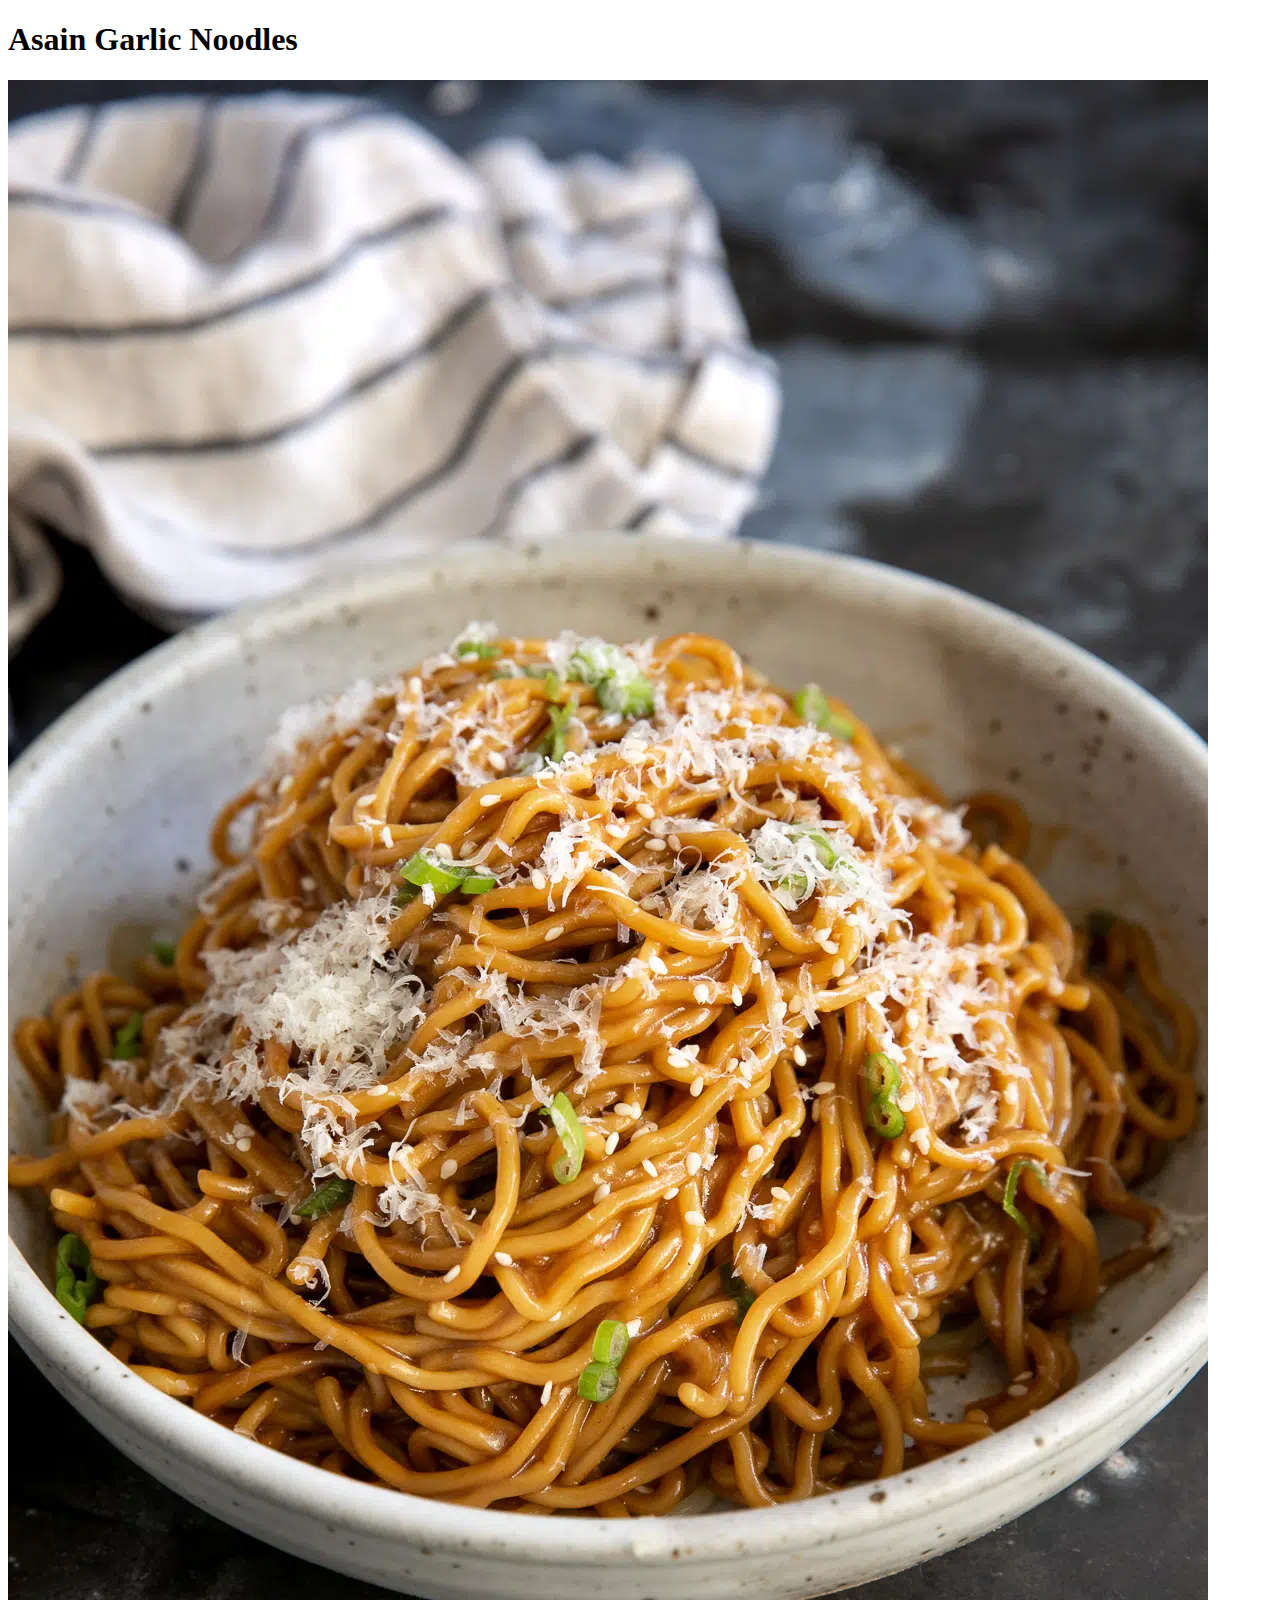
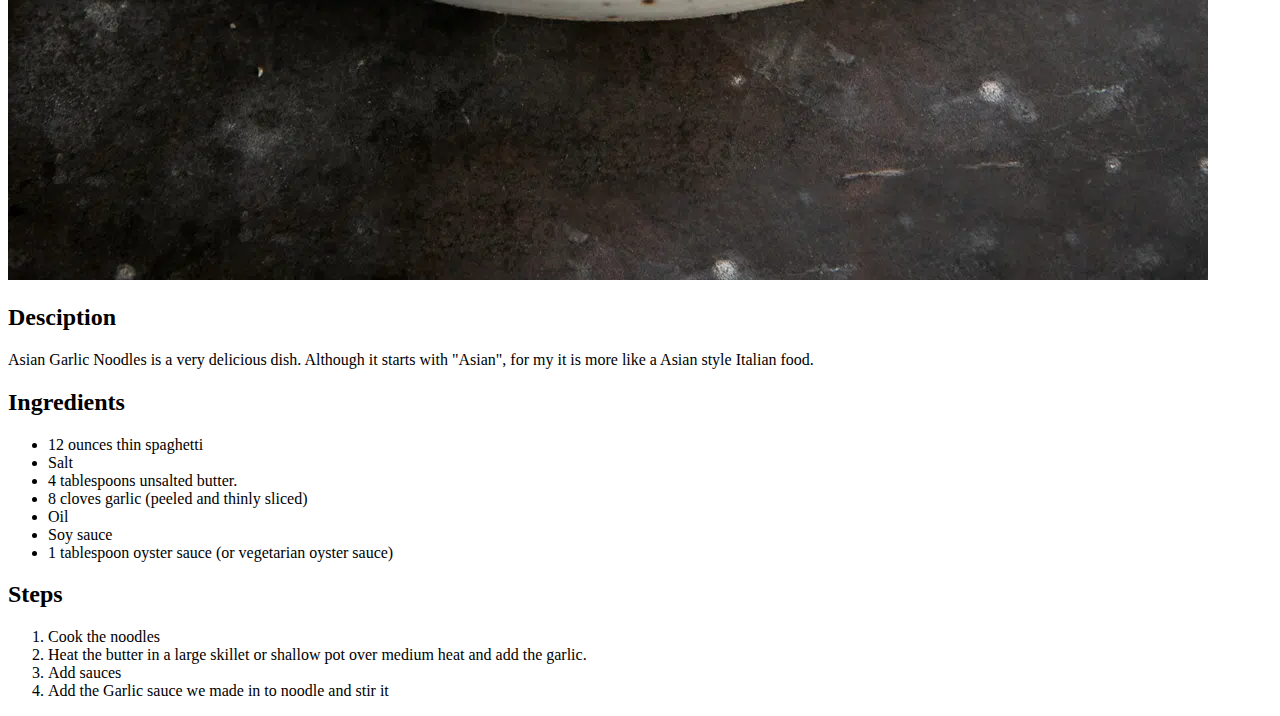
==== recipes/AsianGarlicNoodles.html @ 4c48f6b6 "Finished!" ====
<!DOCTYPE html>
<html lang="en">
    <head>
        <meta charset="UTF-8">
        <title></title>
    </head>

    <body>
        <h1>Asain Garlic Noodles</h1>
        <img src="recipes Garlic-Noodles.webp">
        <h2>Desciption</h2>
        <p>Asian Garlic Noodles is a very delicious dish. Although it starts with "Asian", for my it is more like a Asian style Italian food.</p>
        <h2>Ingredients</h2>
        <ul style="list-style-type: disc;">
            <li>12 ounces thin spaghetti</li>
            <li>Salt</li>
            <li>4 tablespoons unsalted butter.</li>
            <li>8 cloves garlic (peeled and thinly sliced)</li>
            <li>Oil</li>
            <li>Soy sauce</li>
            <li>1 tablespoon oyster sauce (or vegetarian oyster sauce)</li>
            
        </ul>
        <h2>Steps</h2>
        <ol>
            <li>Cook the noodles</li>
            <li>Heat the butter in a large skillet or shallow pot over medium heat and add the garlic.</li>
            <li>Add sauces</li>
            <li>Add the Garlic sauce we made in to noodle and stir it</li>
        </ol>
    </body>
</html>
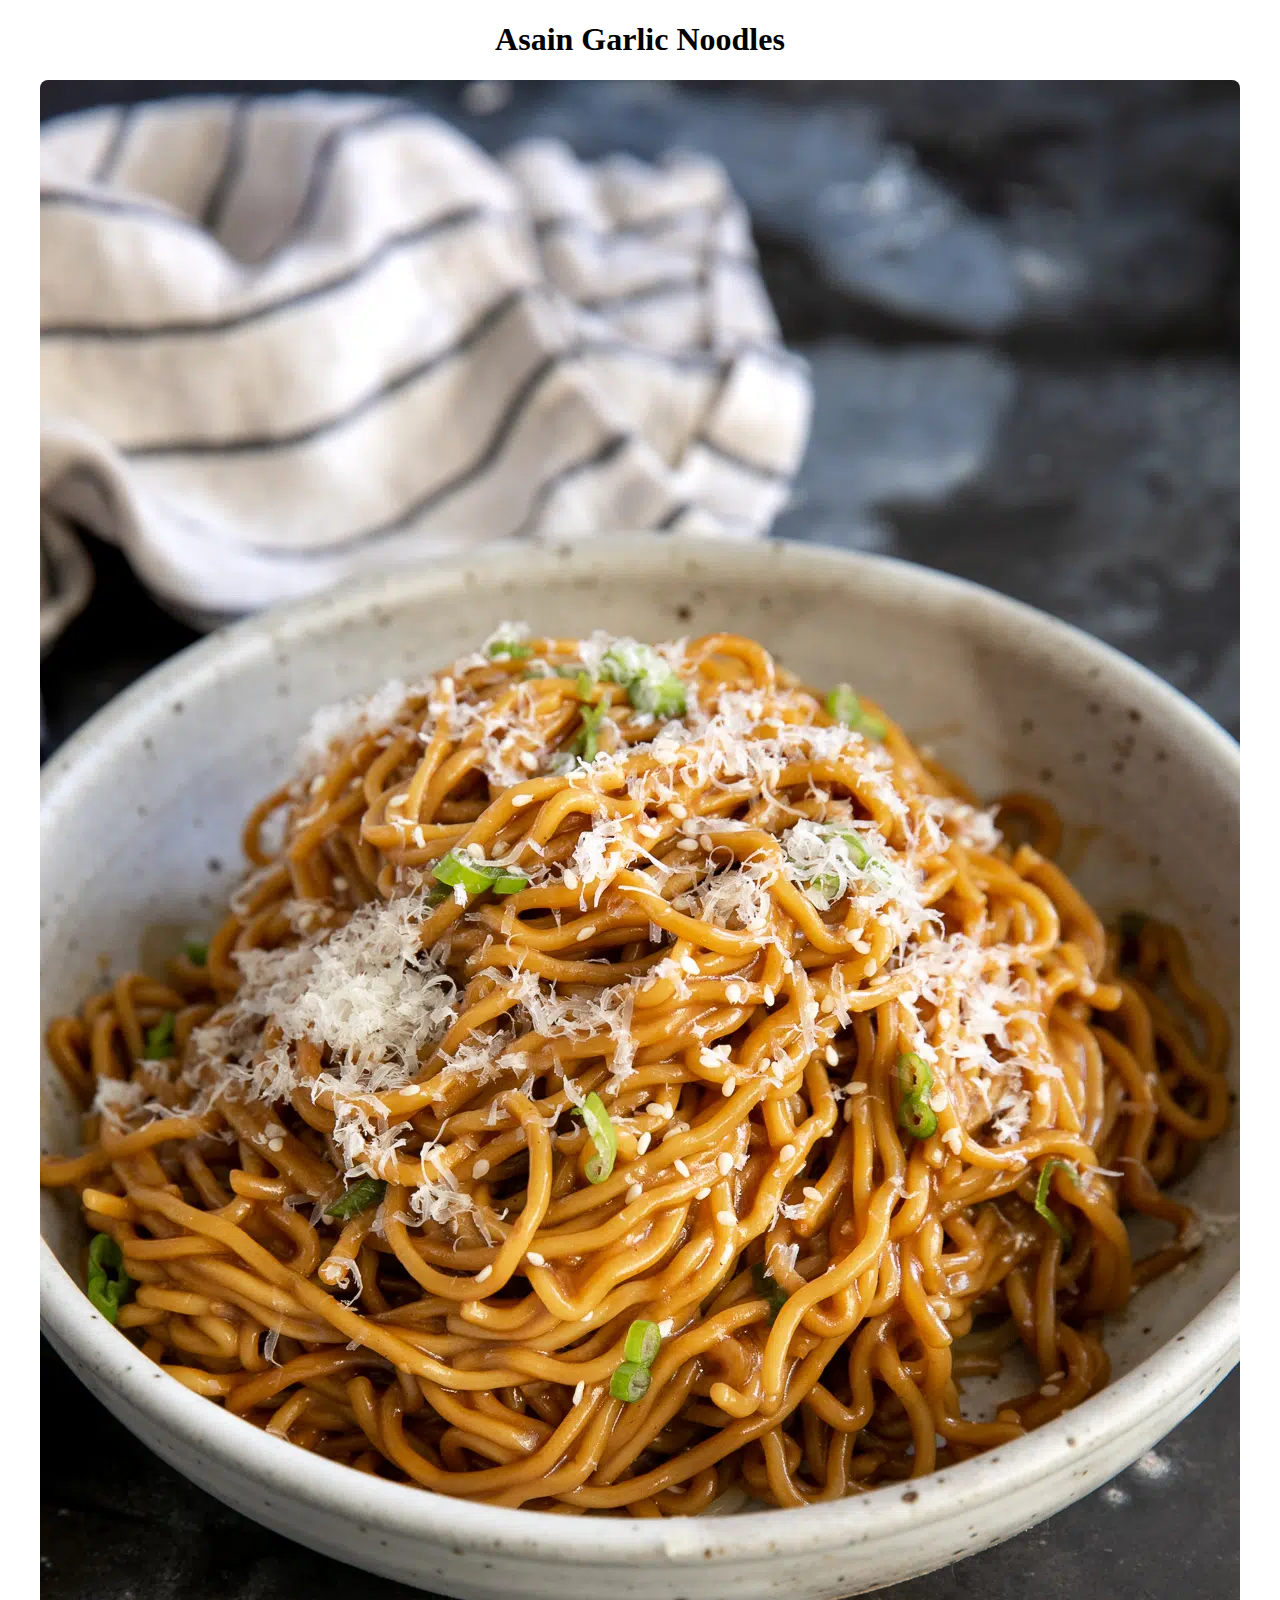
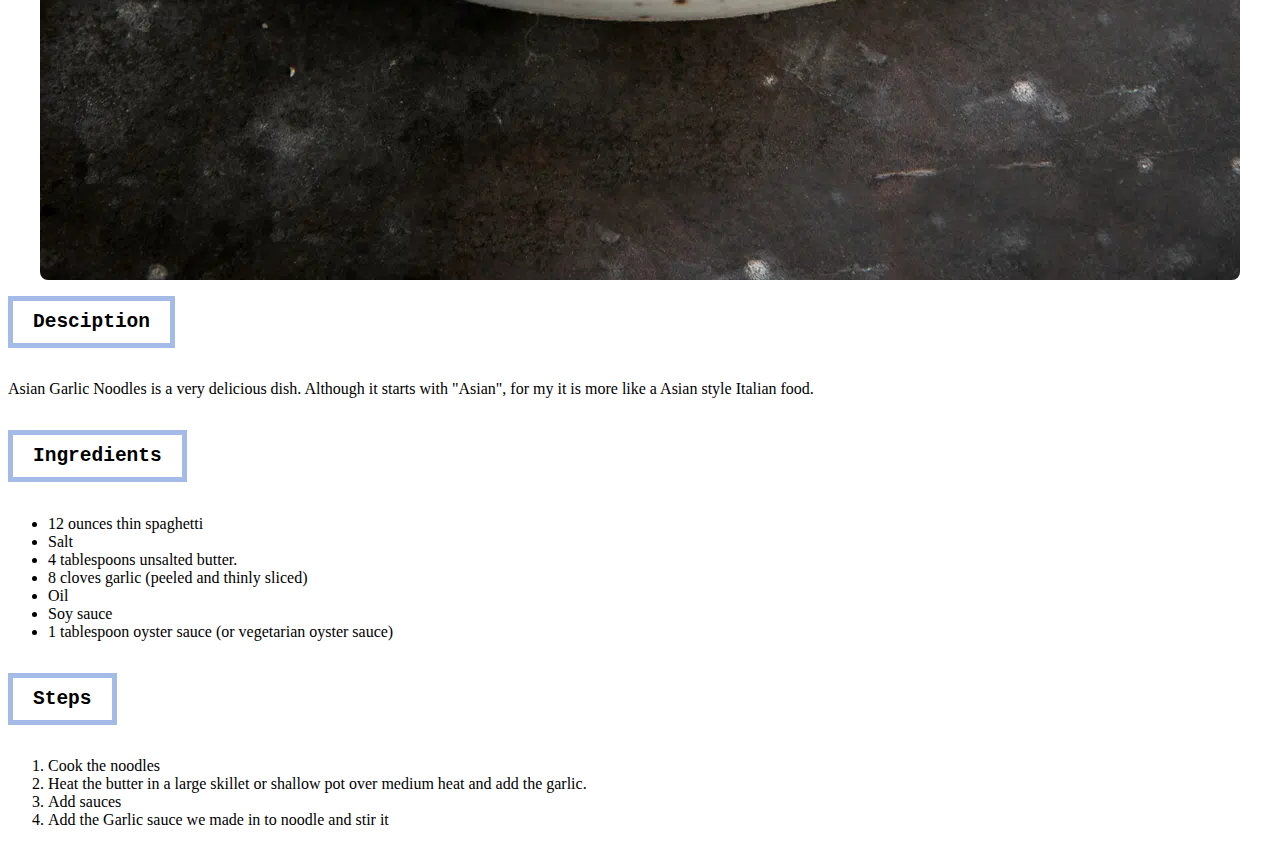
==== commit 37b5df49: "add styple" ====
--- a/recipes/AsianGarlicNoodles.html
+++ b/recipes/AsianGarlicNoodles.html
@@ -3,6 +3,7 @@
     <head>
         <meta charset="UTF-8">
         <title></title>
+        <link rel="stylesheet" href="../style.css">
     </head>
 
     <body>
--- a/style.css
+++ b/style.css
@@ -0,0 +1,20 @@
+h1{
+    text-align: center;
+    
+}
+h2{
+    border: 5px solid rgb(163, 187, 230);
+    padding: 10px 20px;
+    display: inline-block;
+    font-family: monospace;
+
+
+}
+img{
+   
+    border-radius: 8px;
+    display: block;
+    margin-left: auto;
+    margin-right: auto;
+
+}
